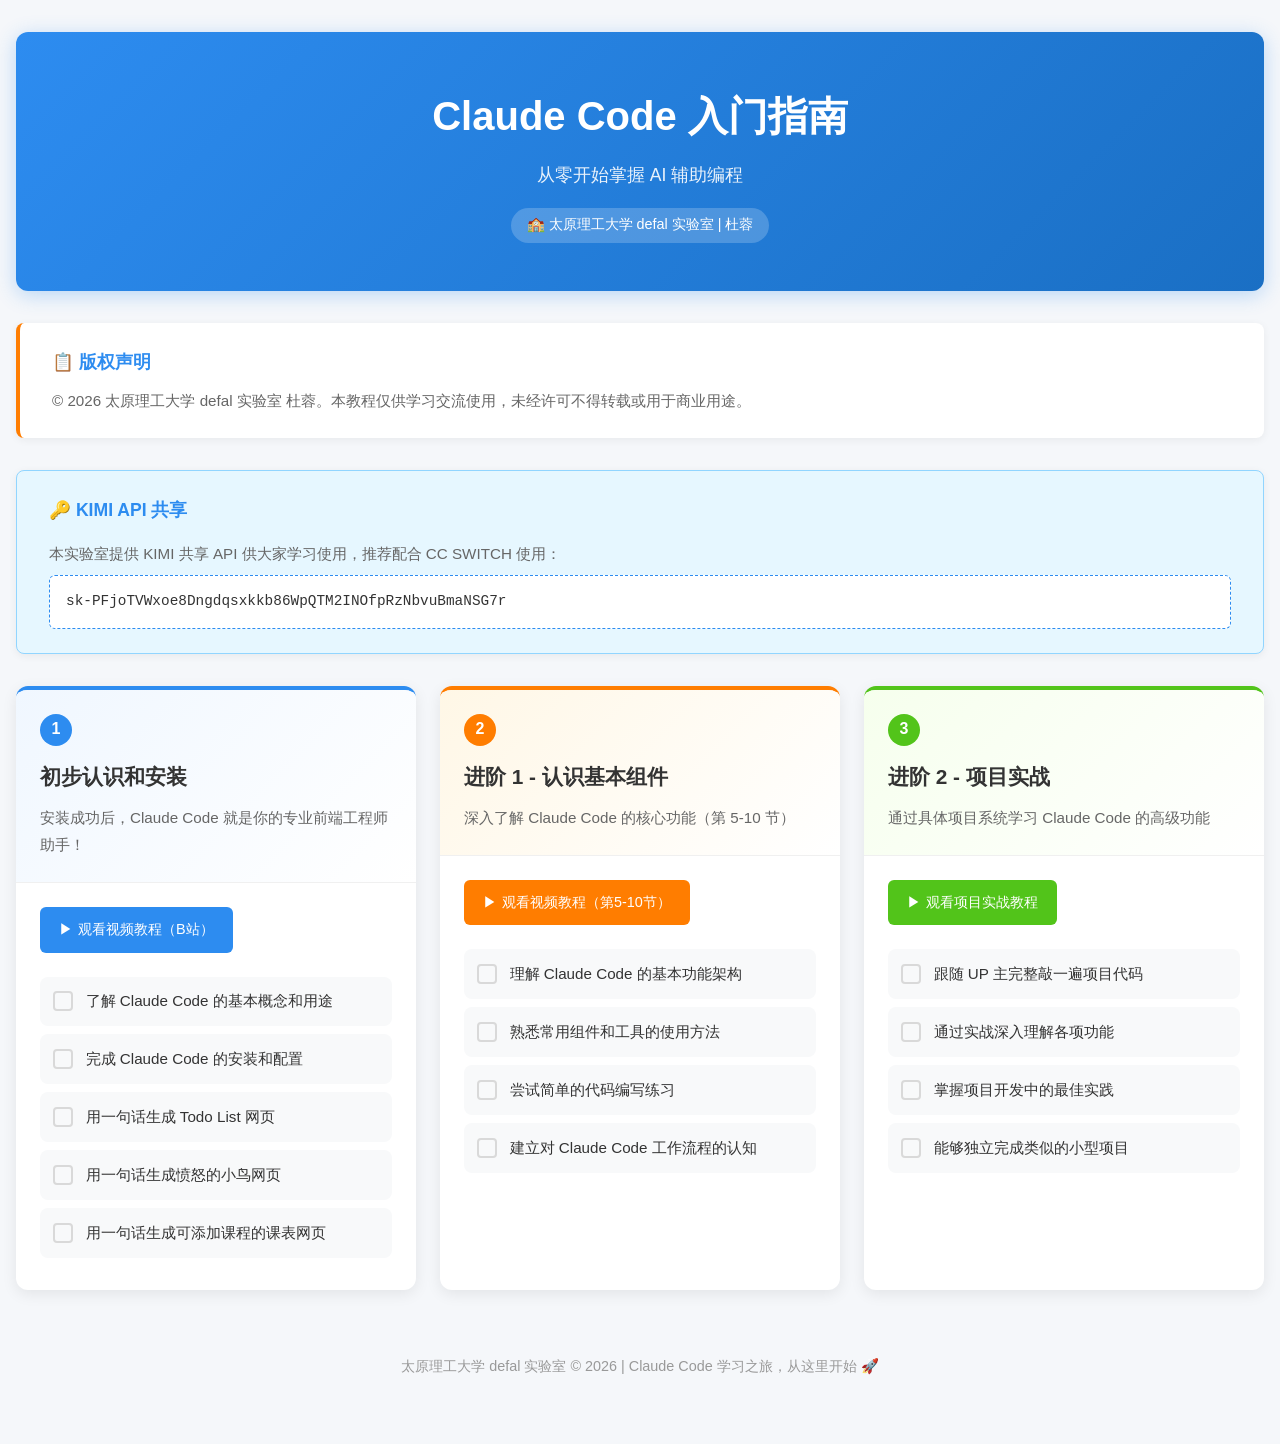
==== content/claude-code-guide.html @ cb4365b4 "Add protected content entry" ====
<!DOCTYPE html>
<html lang="zh-CN">
<head>
    <meta charset="UTF-8">
    <meta name="viewport" content="width=device-width, initial-scale=1.0">
    <title>Claude Code 入门指南 - defal 实验室</title>
    <style>
        * {
            margin: 0;
            padding: 0;
            box-sizing: border-box;
        }

        body {
            font-family: 'Microsoft YaHei', 'PingFang SC', 'Helvetica Neue', Arial, sans-serif;
            background: #F5F7FA;
            color: #333333;
            line-height: 1.8;
        }

        .container {
            max-width: 1400px;
            margin: 0 auto;
            padding: 2rem 1rem;
        }

        /* 头部区域 */
        .header {
            text-align: center;
            padding: 3rem 2rem;
            background: linear-gradient(135deg, #2D8CF0 0%, #1a6fc4 100%);
            color: white;
            border-radius: 12px;
            margin-bottom: 2rem;
            box-shadow: 0 4px 20px rgba(45, 140, 240, 0.3);
        }

        .header h1 {
            font-size: 2.5rem;
            margin-bottom: 0.5rem;
            font-weight: 600;
        }

        .header .subtitle {
            font-size: 1.1rem;
            opacity: 0.9;
        }

        .header .lab-badge {
            display: inline-block;
            background: rgba(255, 255, 255, 0.2);
            padding: 0.3rem 1rem;
            border-radius: 20px;
            font-size: 0.9rem;
            margin-top: 1rem;
        }

        /* 版权声明 */
        .copyright {
            background: #FFFFFF;
            padding: 1.5rem 2rem;
            border-radius: 8px;
            margin-bottom: 2rem;
            box-shadow: 0 2px 8px rgba(0, 0, 0, 0.06);
            border-left: 4px solid #FF7D00;
        }

        .copyright h3 {
            color: #2D8CF0;
            margin-bottom: 0.5rem;
            font-size: 1.1rem;
        }

        .copyright p {
            color: #666666;
            font-size: 0.95rem;
        }

        /* API 共享信息 */
        .api-share {
            background: #E6F7FF;
            border: 1px solid #91D5FF;
            padding: 1.5rem 2rem;
            border-radius: 8px;
            margin-bottom: 2rem;
            box-shadow: 0 2px 8px rgba(0, 0, 0, 0.06);
        }

        .api-share h3 {
            color: #2D8CF0;
            margin-bottom: 0.8rem;
            font-size: 1.1rem;
        }

        .api-share p {
            color: #666666;
            font-size: 0.95rem;
            margin-bottom: 0.5rem;
        }

        .api-key {
            background: #FFFFFF;
            padding: 0.8rem 1rem;
            border-radius: 6px;
            font-family: 'Consolas', 'Monaco', 'Courier New', monospace;
            font-size: 0.9rem;
            color: #333333;
            border: 1px dashed #2D8CF0;
            word-break: break-all;
            margin-top: 0.5rem;
        }

        /* 卡片网格布局 */
        .cards-grid {
            display: grid;
            grid-template-columns: repeat(auto-fit, minmax(400px, 1fr));
            gap: 1.5rem;
            margin-bottom: 2rem;
        }

        .stage-card {
            background: #FFFFFF;
            border-radius: 12px;
            box-shadow: 0 4px 15px rgba(0, 0, 0, 0.08);
            overflow: hidden;
            transition: transform 0.3s ease, box-shadow 0.3s ease;
            border-top: 4px solid #2D8CF0;
        }

        .stage-card:hover {
            transform: translateY(-5px);
            box-shadow: 0 8px 25px rgba(0, 0, 0, 0.12);
        }

        .stage-card.stage-2 {
            border-top-color: #FF7D00;
        }

        .stage-card.stage-3 {
            border-top-color: #52C41A;
        }

        .card-header {
            padding: 1.5rem;
            background: linear-gradient(135deg, #F0F7FF 0%, #FFFFFF 100%);
            border-bottom: 1px solid #F0F0F0;
        }

        .stage-card.stage-2 .card-header {
            background: linear-gradient(135deg, #FFF7E6 0%, #FFFFFF 100%);
        }

        .stage-card.stage-3 .card-header {
            background: linear-gradient(135deg, #F6FFED 0%, #FFFFFF 100%);
        }

        .stage-number {
            display: inline-flex;
            align-items: center;
            justify-content: center;
            background: #2D8CF0;
            color: white;
            width: 32px;
            height: 32px;
            border-radius: 50%;
            font-weight: bold;
            margin-bottom: 0.8rem;
        }

        .stage-card.stage-2 .stage-number {
            background: #FF7D00;
        }

        .stage-card.stage-3 .stage-number {
            background: #52C41A;
        }

        .stage-title {
            font-size: 1.3rem;
            color: #333333;
            margin-bottom: 0.5rem;
            font-weight: 600;
        }

        .stage-desc {
            color: #666666;
            font-size: 0.95rem;
        }

        .card-body {
            padding: 1.5rem;
        }

        .video-link {
            display: inline-flex;
            align-items: center;
            background: #2D8CF0;
            color: white;
            padding: 0.6rem 1.2rem;
            border-radius: 6px;
            text-decoration: none;
            font-size: 0.9rem;
            margin-bottom: 1.5rem;
            transition: background 0.3s ease;
        }

        .video-link:hover {
            background: #1a6fc4;
        }

        .video-link::before {
            content: '▶ ';
            margin-right: 0.3rem;
        }

        .stage-card.stage-2 .video-link {
            background: #FF7D00;
        }

        .stage-card.stage-2 .video-link:hover {
            background: #d9a900;
        }

        .stage-card.stage-3 .video-link {
            background: #52C41A;
        }

        .stage-card.stage-3 .video-link:hover {
            background: #389e0d;
        }

        /* Todo List 样式 */
        .todo-list {
            list-style: none;
            padding: 0;
        }

        .todo-item {
            display: flex;
            align-items: flex-start;
            padding: 0.8rem;
            margin-bottom: 0.5rem;
            background: #F8F9FA;
            border-radius: 8px;
            transition: background 0.2s ease;
            cursor: pointer;
        }

        .todo-item:hover {
            background: #F0F0F0;
        }

        .todo-checkbox {
            width: 20px;
            height: 20px;
            border: 2px solid #D9D9D9;
            border-radius: 4px;
            margin-right: 0.8rem;
            flex-shrink: 0;
            display: flex;
            align-items: center;
            justify-content: center;
            transition: all 0.2s ease;
            margin-top: 2px;
        }

        .todo-item:hover .todo-checkbox {
            border-color: #2D8CF0;
        }

        .stage-card.stage-2 .todo-item:hover .todo-checkbox {
            border-color: #FF7D00;
        }

        .stage-card.stage-3 .todo-item:hover .todo-checkbox {
            border-color: #52C41A;
        }

        .todo-item.completed .todo-checkbox {
            background: #2D8CF0;
            border-color: #2D8CF0;
        }

        .stage-card.stage-2 .todo-item.completed .todo-checkbox {
            background: #FF7D00;
            border-color: #FF7D00;
        }

        .stage-card.stage-3 .todo-item.completed .todo-checkbox {
            background: #52C41A;
            border-color: #52C41A;
        }

        .todo-item.completed .todo-checkbox::after {
            content: '✓';
            color: white;
            font-size: 12px;
            font-weight: bold;
        }

        .todo-text {
            color: #333333;
            font-size: 0.95rem;
            line-height: 1.6;
        }

        .todo-item.completed .todo-text {
            color: #999999;
            text-decoration: line-through;
        }

        /* 页脚 */
        .footer {
            text-align: center;
            padding: 2rem;
            color: #999999;
            font-size: 0.9rem;
            margin-top: 2rem;
        }

        /* 响应式 */
        @media (max-width: 900px) {
            .cards-grid {
                grid-template-columns: 1fr;
            }
        }

        @media (max-width: 768px) {
            .header h1 {
                font-size: 1.8rem;
            }

            .cards-grid {
                grid-template-columns: 1fr;
            }
        }
    </style>
</head>
<body>
    <div class="container">
        <!-- 头部 -->
        <header class="header">
            <h1>Claude Code 入门指南</h1>
            <p class="subtitle">从零开始掌握 AI 辅助编程</p>
            <div class="lab-badge">🏫 太原理工大学 defal 实验室 | 杜蓉</div>
        </header>

        <!-- 版权声明 -->
        <div class="copyright">
            <h3>📋 版权声明</h3>
            <p>© 2026 太原理工大学 defal 实验室 杜蓉。本教程仅供学习交流使用，未经许可不得转载或用于商业用途。</p>
        </div>

        <!-- API 共享信息 -->
        <div class="api-share">
            <h3>🔑 KIMI API 共享</h3>
            <p>本实验室提供 KIMI 共享 API 供大家学习使用，推荐配合 CC SWITCH 使用：</p>
            <div class="api-key">sk-PFjoTVWxoe8Dngdqsxkkb86WpQTM2INOfpRzNbvuBmaNSG7r</div>
        </div>

        <!-- 横向卡片网格 -->
        <div class="cards-grid">
            <!-- 第一阶段 -->
            <div class="stage-card">
                <div class="card-header">
                    <div class="stage-number">1</div>
                    <h2 class="stage-title">初步认识和安装</h2>
                    <p class="stage-desc">安装成功后，Claude Code 就是你的专业前端工程师助手！</p>
                </div>
                <div class="card-body">
                    <a href="https://www.bilibili.com/video/BV1KJ61BBEB1/?spm_id_from=333.1391.0.0&vd_source=56d6f98fed45cb76370fac3ccc96bd7d"
                       target="_blank" class="video-link">观看视频教程（B站）</a>

                    <ul class="todo-list">
                        <li class="todo-item" onclick="this.classList.toggle('completed')">
                            <div class="todo-checkbox"></div>
                            <span class="todo-text">了解 Claude Code 的基本概念和用途</span>
                        </li>
                        <li class="todo-item" onclick="this.classList.toggle('completed')">
                            <div class="todo-checkbox"></div>
                            <span class="todo-text">完成 Claude Code 的安装和配置</span>
                        </li>
                        <li class="todo-item" onclick="this.classList.toggle('completed')">
                            <div class="todo-checkbox"></div>
                            <span class="todo-text">用一句话生成 Todo List 网页</span>
                        </li>
                        <li class="todo-item" onclick="this.classList.toggle('completed')">
                            <div class="todo-checkbox"></div>
                            <span class="todo-text">用一句话生成愤怒的小鸟网页</span>
                        </li>
                        <li class="todo-item" onclick="this.classList.toggle('completed')">
                            <div class="todo-checkbox"></div>
                            <span class="todo-text">用一句话生成可添加课程的课表网页</span>
                        </li>
                    </ul>
                </div>
            </div>

            <!-- 第二阶段 -->
            <div class="stage-card stage-2">
                <div class="card-header">
                    <div class="stage-number">2</div>
                    <h2 class="stage-title">进阶 1 - 认识基本组件</h2>
                    <p class="stage-desc">深入了解 Claude Code 的核心功能（第 5-10 节）</p>
                </div>
                <div class="card-body">
                    <a href="https://www.bilibili.com/video/BV1ntQBBgE4N?spm_id_from=333.788.videopod.episodes&vd_source=56d6f98fed45cb76370fac3ccc96bd7d&p=6"
                       target="_blank" class="video-link">观看视频教程（第5-10节）</a>

                    <ul class="todo-list">
                        <li class="todo-item" onclick="this.classList.toggle('completed')">
                            <div class="todo-checkbox"></div>
                            <span class="todo-text">理解 Claude Code 的基本功能架构</span>
                        </li>
                        <li class="todo-item" onclick="this.classList.toggle('completed')">
                            <div class="todo-checkbox"></div>
                            <span class="todo-text">熟悉常用组件和工具的使用方法</span>
                        </li>
                        <li class="todo-item" onclick="this.classList.toggle('completed')">
                            <div class="todo-checkbox"></div>
                            <span class="todo-text">尝试简单的代码编写练习</span>
                        </li>
                        <li class="todo-item" onclick="this.classList.toggle('completed')">
                            <div class="todo-checkbox"></div>
                            <span class="todo-text">建立对 Claude Code 工作流程的认知</span>
                        </li>
                    </ul>
                </div>
            </div>

            <!-- 第三阶段 -->
            <div class="stage-card stage-3">
                <div class="card-header">
                    <div class="stage-number">3</div>
                    <h2 class="stage-title">进阶 2 - 项目实战</h2>
                    <p class="stage-desc">通过具体项目系统学习 Claude Code 的高级功能</p>
                </div>
                <div class="card-body">
                    <a href="https://www.bilibili.com/video/BV14rzQB9EJj/?spm_id_from=333.1391.0.0&vd_source=56d6f98fed45cb76370fac3ccc96bd7d"
                       target="_blank" class="video-link">观看项目实战教程</a>

                    <ul class="todo-list">
                        <li class="todo-item" onclick="this.classList.toggle('completed')">
                            <div class="todo-checkbox"></div>
                            <span class="todo-text">跟随 UP 主完整敲一遍项目代码</span>
                        </li>
                        <li class="todo-item" onclick="this.classList.toggle('completed')">
                            <div class="todo-checkbox"></div>
                            <span class="todo-text">通过实战深入理解各项功能</span>
                        </li>
                        <li class="todo-item" onclick="this.classList.toggle('completed')">
                            <div class="todo-checkbox"></div>
                            <span class="todo-text">掌握项目开发中的最佳实践</span>
                        </li>
                        <li class="todo-item" onclick="this.classList.toggle('completed')">
                            <div class="todo-checkbox"></div>
                            <span class="todo-text">能够独立完成类似的小型项目</span>
                        </li>
                    </ul>
                </div>
            </div>
        </div>

        <!-- 页脚 -->
        <footer class="footer">
            <p>太原理工大学 defal 实验室 © 2026 | Claude Code 学习之旅，从这里开始 🚀</p>
        </footer>
    </div>
</body>
</html>
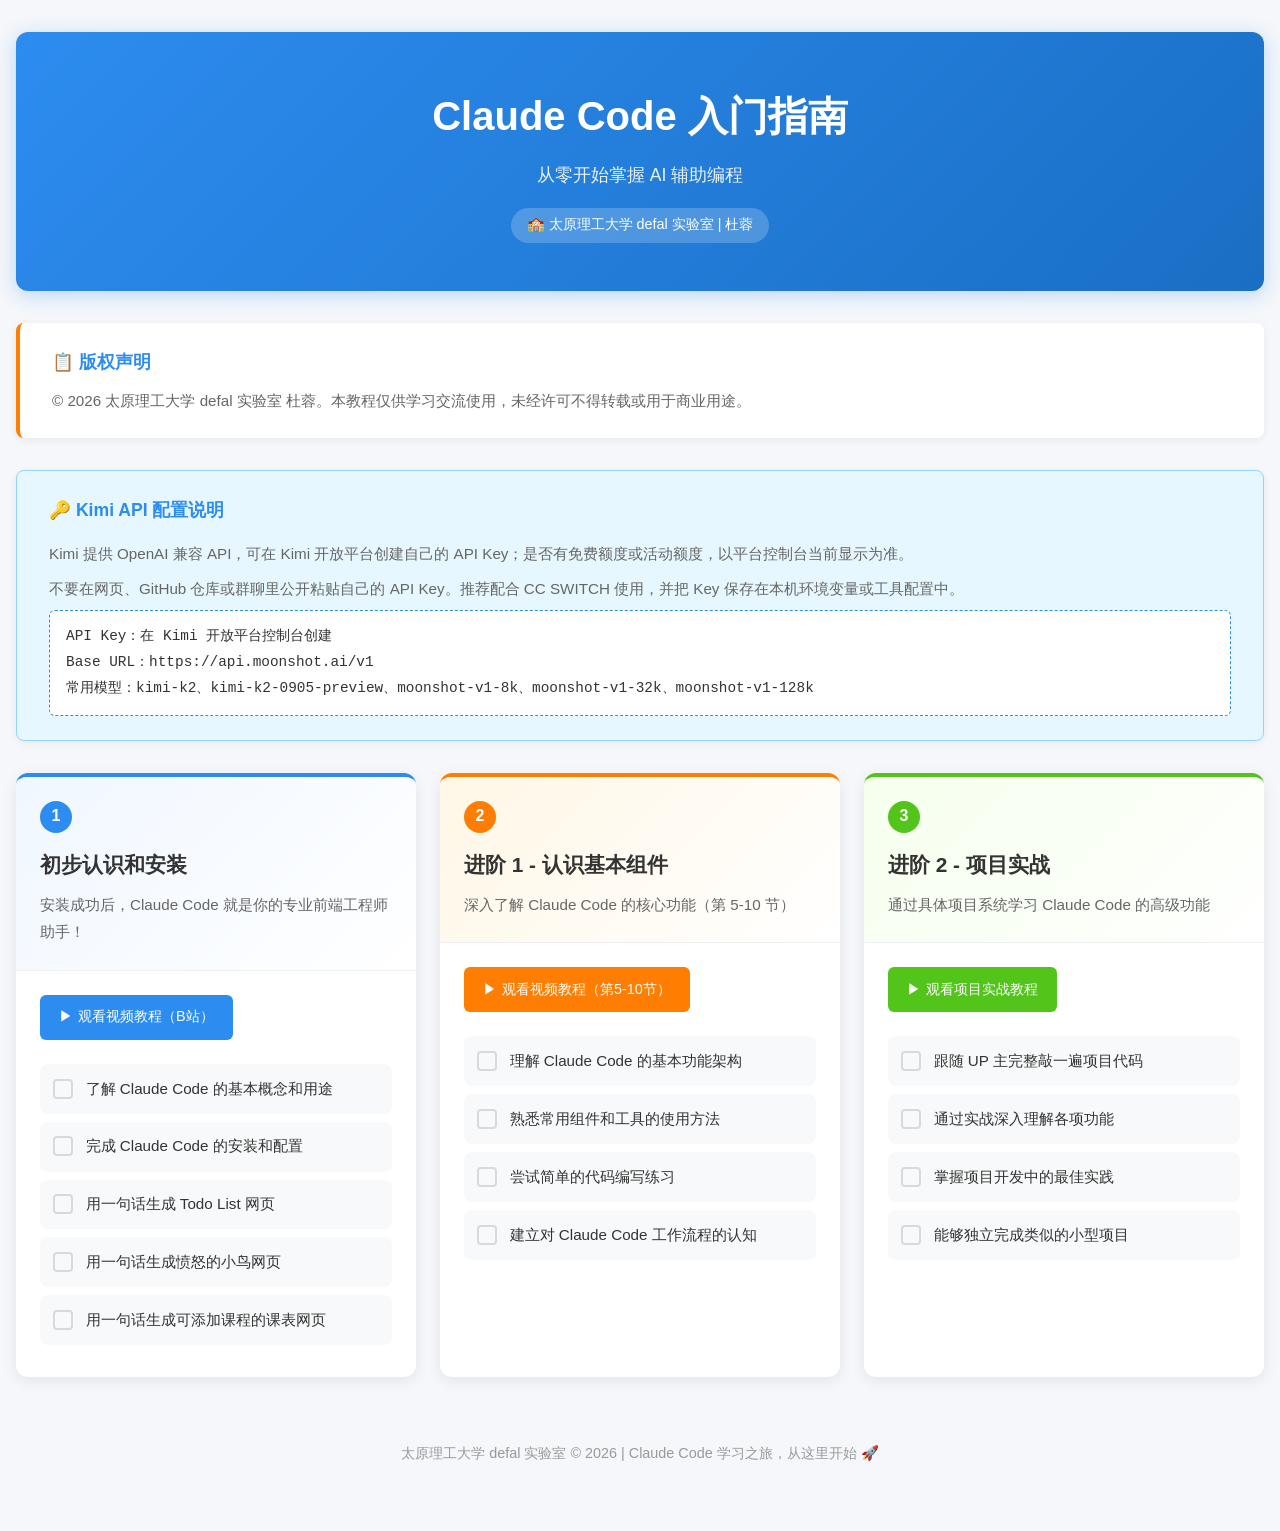
==== commit d8500cc0: "Update Kimi API guidance" ====
--- a/content/claude-code-guide.html
+++ b/content/claude-code-guide.html
@@ -351,11 +351,16 @@
             <p>© 2026 太原理工大学 defal 实验室 杜蓉。本教程仅供学习交流使用，未经许可不得转载或用于商业用途。</p>
         </div>
 
-        <!-- API 共享信息 -->
+        <!-- API 配置信息 -->
         <div class="api-share">
-            <h3>🔑 KIMI API 共享</h3>
-            <p>本实验室提供 KIMI 共享 API 供大家学习使用，推荐配合 CC SWITCH 使用：</p>
-            <div class="api-key">sk-PFjoTVWxoe8Dngdqsxkkb86WpQTM2INOfpRzNbvuBmaNSG7r</div>
+            <h3>🔑 Kimi API 配置说明</h3>
+            <p>Kimi 提供 OpenAI 兼容 API，可在 Kimi 开放平台创建自己的 API Key；是否有免费额度或活动额度，以平台控制台当前显示为准。</p>
+            <p>不要在网页、GitHub 仓库或群聊里公开粘贴自己的 API Key。推荐配合 CC SWITCH 使用，并把 Key 保存在本机环境变量或工具配置中。</p>
+            <div class="api-key">
+                API Key：在 Kimi 开放平台控制台创建<br>
+                Base URL：https://api.moonshot.ai/v1<br>
+                常用模型：kimi-k2、kimi-k2-0905-preview、moonshot-v1-8k、moonshot-v1-32k、moonshot-v1-128k
+            </div>
         </div>
 
         <!-- 横向卡片网格 -->
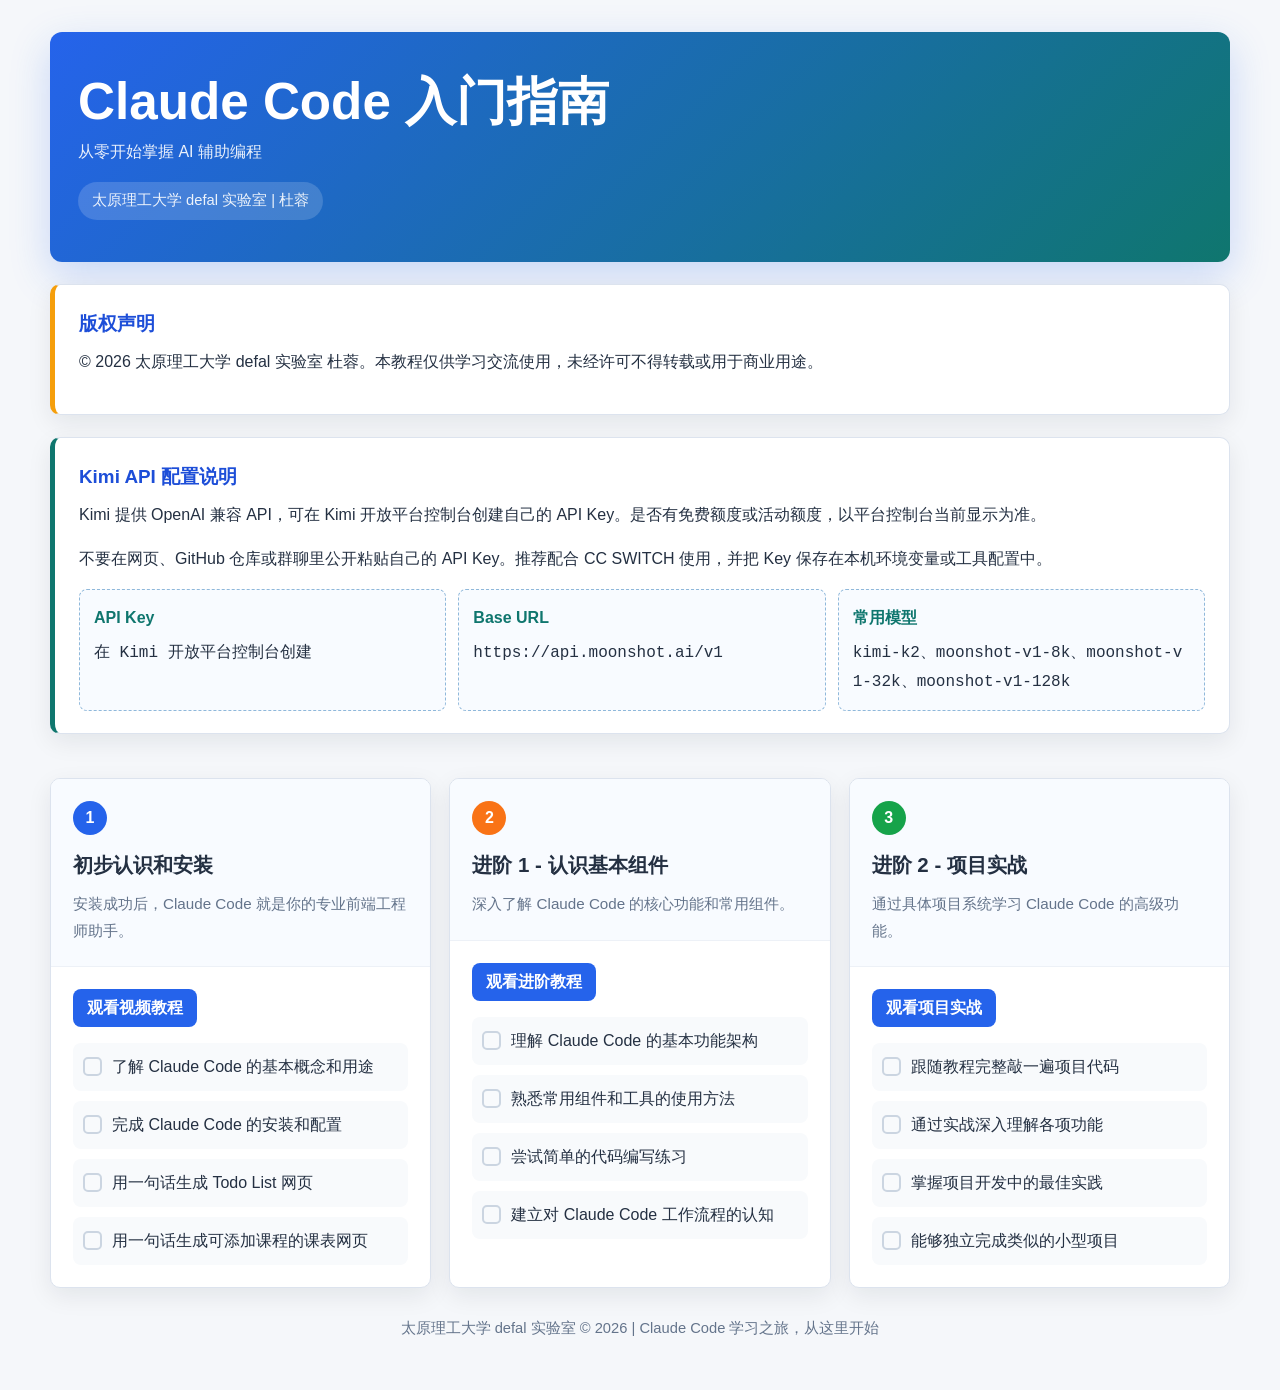
==== commit 576cd197: "Refresh Claude Code guide page" ====
--- a/content/claude-code-guide.html
+++ b/content/claude-code-guide.html
@@ -1,475 +1,331 @@
-<!DOCTYPE html>
+<!doctype html>
 <html lang="zh-CN">
-<head>
-    <meta charset="UTF-8">
-    <meta name="viewport" content="width=device-width, initial-scale=1.0">
+  <head>
+    <meta charset="utf-8" />
+    <meta name="viewport" content="width=device-width, initial-scale=1" />
     <title>Claude Code 入门指南 - defal 实验室</title>
     <style>
-        * {
-            margin: 0;
-            padding: 0;
-            box-sizing: border-box;
+      * {
+        box-sizing: border-box;
+      }
+
+      body {
+        margin: 0;
+        background: #f5f7fa;
+        color: #243042;
+        font-family: "Microsoft YaHei", "PingFang SC", "Segoe UI", Arial, sans-serif;
+        line-height: 1.75;
+      }
+
+      .container {
+        width: min(1180px, calc(100% - 32px));
+        margin: 0 auto;
+        padding: 32px 0 48px;
+      }
+
+      .header {
+        padding: 42px 28px;
+        border-radius: 12px;
+        background: linear-gradient(135deg, #2563eb 0%, #0f766e 100%);
+        color: #fff;
+        box-shadow: 0 14px 40px rgba(37, 99, 235, 0.22);
+      }
+
+      .header h1 {
+        margin: 0 0 8px;
+        font-size: clamp(2rem, 5vw, 3.2rem);
+        line-height: 1.1;
+      }
+
+      .subtitle,
+      .lab-badge {
+        margin: 0;
+        color: rgba(255, 255, 255, 0.9);
+      }
+
+      .lab-badge {
+        display: inline-block;
+        margin-top: 16px;
+        padding: 6px 14px;
+        border-radius: 999px;
+        background: rgba(255, 255, 255, 0.16);
+        font-size: 0.92rem;
+      }
+
+      .notice,
+      .api-share,
+      .stage-card {
+        margin-top: 22px;
+        border: 1px solid #dce3ee;
+        border-radius: 10px;
+        background: #fff;
+        box-shadow: 0 8px 24px rgba(15, 23, 42, 0.08);
+      }
+
+      .notice,
+      .api-share {
+        padding: 22px 24px;
+      }
+
+      .notice {
+        border-left: 5px solid #f59e0b;
+      }
+
+      h2,
+      h3,
+      p {
+        margin-top: 0;
+      }
+
+      .notice h2,
+      .api-share h2 {
+        margin-bottom: 8px;
+        color: #1d4ed8;
+        font-size: 1.18rem;
+      }
+
+      .api-share {
+        border-left: 5px solid #0f766e;
+      }
+
+      .api-grid {
+        display: grid;
+        grid-template-columns: repeat(3, minmax(0, 1fr));
+        gap: 12px;
+        margin-top: 16px;
+      }
+
+      .api-item {
+        padding: 14px;
+        border: 1px dashed #8fb8da;
+        border-radius: 8px;
+        background: #f8fbff;
+      }
+
+      .api-item strong {
+        display: block;
+        margin-bottom: 6px;
+        color: #0f766e;
+      }
+
+      code {
+        font-family: Consolas, Monaco, "Courier New", monospace;
+        word-break: break-all;
+      }
+
+      .cards-grid {
+        display: grid;
+        grid-template-columns: repeat(3, minmax(0, 1fr));
+        gap: 18px;
+        margin-top: 22px;
+      }
+
+      .stage-card {
+        overflow: hidden;
+      }
+
+      .card-header {
+        padding: 22px;
+        border-bottom: 1px solid #edf1f7;
+        background: #f8fbff;
+      }
+
+      .stage-number {
+        display: grid;
+        place-items: center;
+        width: 34px;
+        height: 34px;
+        margin-bottom: 12px;
+        border-radius: 50%;
+        background: #2563eb;
+        color: #fff;
+        font-weight: 800;
+      }
+
+      .stage-card:nth-child(2) .stage-number {
+        background: #f97316;
+      }
+
+      .stage-card:nth-child(3) .stage-number {
+        background: #16a34a;
+      }
+
+      .stage-title {
+        margin-bottom: 8px;
+        font-size: 1.28rem;
+      }
+
+      .stage-desc {
+        margin-bottom: 0;
+        color: #64748b;
+        font-size: 0.95rem;
+      }
+
+      .card-body {
+        padding: 22px;
+      }
+
+      .video-link {
+        display: inline-flex;
+        align-items: center;
+        min-height: 38px;
+        margin-bottom: 16px;
+        padding: 0 14px;
+        border-radius: 8px;
+        background: #2563eb;
+        color: #fff;
+        font-weight: 700;
+        text-decoration: none;
+      }
+
+      .todo-list {
+        display: grid;
+        gap: 10px;
+        margin: 0;
+        padding: 0;
+        list-style: none;
+      }
+
+      .todo-item {
+        display: flex;
+        gap: 10px;
+        align-items: flex-start;
+        padding: 10px;
+        border-radius: 8px;
+        background: #f8fafc;
+        cursor: pointer;
+      }
+
+      .todo-checkbox {
+        width: 19px;
+        height: 19px;
+        margin-top: 4px;
+        border: 2px solid #cbd5e1;
+        border-radius: 5px;
+        flex: 0 0 auto;
+      }
+
+      .todo-item.completed .todo-checkbox {
+        display: grid;
+        place-items: center;
+        border-color: #0f766e;
+        background: #0f766e;
+      }
+
+      .todo-item.completed .todo-checkbox::after {
+        content: "✓";
+        color: #fff;
+        font-size: 12px;
+        font-weight: 800;
+      }
+
+      .todo-item.completed .todo-text {
+        color: #94a3b8;
+        text-decoration: line-through;
+      }
+
+      .footer {
+        margin-top: 28px;
+        color: #64748b;
+        text-align: center;
+        font-size: 0.92rem;
+      }
+
+      @media (max-width: 900px) {
+        .api-grid,
+        .cards-grid {
+          grid-template-columns: 1fr;
         }
-
-        body {
-            font-family: 'Microsoft YaHei', 'PingFang SC', 'Helvetica Neue', Arial, sans-serif;
-            background: #F5F7FA;
-            color: #333333;
-            line-height: 1.8;
-        }
-
-        .container {
-            max-width: 1400px;
-            margin: 0 auto;
-            padding: 2rem 1rem;
-        }
-
-        /* 头部区域 */
-        .header {
-            text-align: center;
-            padding: 3rem 2rem;
-            background: linear-gradient(135deg, #2D8CF0 0%, #1a6fc4 100%);
-            color: white;
-            border-radius: 12px;
-            margin-bottom: 2rem;
-            box-shadow: 0 4px 20px rgba(45, 140, 240, 0.3);
-        }
-
-        .header h1 {
-            font-size: 2.5rem;
-            margin-bottom: 0.5rem;
-            font-weight: 600;
-        }
-
-        .header .subtitle {
-            font-size: 1.1rem;
-            opacity: 0.9;
-        }
-
-        .header .lab-badge {
-            display: inline-block;
-            background: rgba(255, 255, 255, 0.2);
-            padding: 0.3rem 1rem;
-            border-radius: 20px;
-            font-size: 0.9rem;
-            margin-top: 1rem;
-        }
-
-        /* 版权声明 */
-        .copyright {
-            background: #FFFFFF;
-            padding: 1.5rem 2rem;
-            border-radius: 8px;
-            margin-bottom: 2rem;
-            box-shadow: 0 2px 8px rgba(0, 0, 0, 0.06);
-            border-left: 4px solid #FF7D00;
-        }
-
-        .copyright h3 {
-            color: #2D8CF0;
-            margin-bottom: 0.5rem;
-            font-size: 1.1rem;
-        }
-
-        .copyright p {
-            color: #666666;
-            font-size: 0.95rem;
-        }
-
-        /* API 共享信息 */
-        .api-share {
-            background: #E6F7FF;
-            border: 1px solid #91D5FF;
-            padding: 1.5rem 2rem;
-            border-radius: 8px;
-            margin-bottom: 2rem;
-            box-shadow: 0 2px 8px rgba(0, 0, 0, 0.06);
-        }
-
-        .api-share h3 {
-            color: #2D8CF0;
-            margin-bottom: 0.8rem;
-            font-size: 1.1rem;
-        }
-
-        .api-share p {
-            color: #666666;
-            font-size: 0.95rem;
-            margin-bottom: 0.5rem;
-        }
-
-        .api-key {
-            background: #FFFFFF;
-            padding: 0.8rem 1rem;
-            border-radius: 6px;
-            font-family: 'Consolas', 'Monaco', 'Courier New', monospace;
-            font-size: 0.9rem;
-            color: #333333;
-            border: 1px dashed #2D8CF0;
-            word-break: break-all;
-            margin-top: 0.5rem;
-        }
-
-        /* 卡片网格布局 */
-        .cards-grid {
-            display: grid;
-            grid-template-columns: repeat(auto-fit, minmax(400px, 1fr));
-            gap: 1.5rem;
-            margin-bottom: 2rem;
-        }
-
-        .stage-card {
-            background: #FFFFFF;
-            border-radius: 12px;
-            box-shadow: 0 4px 15px rgba(0, 0, 0, 0.08);
-            overflow: hidden;
-            transition: transform 0.3s ease, box-shadow 0.3s ease;
-            border-top: 4px solid #2D8CF0;
-        }
-
-        .stage-card:hover {
-            transform: translateY(-5px);
-            box-shadow: 0 8px 25px rgba(0, 0, 0, 0.12);
-        }
-
-        .stage-card.stage-2 {
-            border-top-color: #FF7D00;
-        }
-
-        .stage-card.stage-3 {
-            border-top-color: #52C41A;
-        }
-
-        .card-header {
-            padding: 1.5rem;
-            background: linear-gradient(135deg, #F0F7FF 0%, #FFFFFF 100%);
-            border-bottom: 1px solid #F0F0F0;
-        }
-
-        .stage-card.stage-2 .card-header {
-            background: linear-gradient(135deg, #FFF7E6 0%, #FFFFFF 100%);
-        }
-
-        .stage-card.stage-3 .card-header {
-            background: linear-gradient(135deg, #F6FFED 0%, #FFFFFF 100%);
-        }
-
-        .stage-number {
-            display: inline-flex;
-            align-items: center;
-            justify-content: center;
-            background: #2D8CF0;
-            color: white;
-            width: 32px;
-            height: 32px;
-            border-radius: 50%;
-            font-weight: bold;
-            margin-bottom: 0.8rem;
-        }
-
-        .stage-card.stage-2 .stage-number {
-            background: #FF7D00;
-        }
-
-        .stage-card.stage-3 .stage-number {
-            background: #52C41A;
-        }
-
-        .stage-title {
-            font-size: 1.3rem;
-            color: #333333;
-            margin-bottom: 0.5rem;
-            font-weight: 600;
-        }
-
-        .stage-desc {
-            color: #666666;
-            font-size: 0.95rem;
-        }
-
-        .card-body {
-            padding: 1.5rem;
-        }
-
-        .video-link {
-            display: inline-flex;
-            align-items: center;
-            background: #2D8CF0;
-            color: white;
-            padding: 0.6rem 1.2rem;
-            border-radius: 6px;
-            text-decoration: none;
-            font-size: 0.9rem;
-            margin-bottom: 1.5rem;
-            transition: background 0.3s ease;
-        }
-
-        .video-link:hover {
-            background: #1a6fc4;
-        }
-
-        .video-link::before {
-            content: '▶ ';
-            margin-right: 0.3rem;
-        }
-
-        .stage-card.stage-2 .video-link {
-            background: #FF7D00;
-        }
-
-        .stage-card.stage-2 .video-link:hover {
-            background: #d9a900;
-        }
-
-        .stage-card.stage-3 .video-link {
-            background: #52C41A;
-        }
-
-        .stage-card.stage-3 .video-link:hover {
-            background: #389e0d;
-        }
-
-        /* Todo List 样式 */
-        .todo-list {
-            list-style: none;
-            padding: 0;
-        }
-
-        .todo-item {
-            display: flex;
-            align-items: flex-start;
-            padding: 0.8rem;
-            margin-bottom: 0.5rem;
-            background: #F8F9FA;
-            border-radius: 8px;
-            transition: background 0.2s ease;
-            cursor: pointer;
-        }
-
-        .todo-item:hover {
-            background: #F0F0F0;
-        }
-
-        .todo-checkbox {
-            width: 20px;
-            height: 20px;
-            border: 2px solid #D9D9D9;
-            border-radius: 4px;
-            margin-right: 0.8rem;
-            flex-shrink: 0;
-            display: flex;
-            align-items: center;
-            justify-content: center;
-            transition: all 0.2s ease;
-            margin-top: 2px;
-        }
-
-        .todo-item:hover .todo-checkbox {
-            border-color: #2D8CF0;
-        }
-
-        .stage-card.stage-2 .todo-item:hover .todo-checkbox {
-            border-color: #FF7D00;
-        }
-
-        .stage-card.stage-3 .todo-item:hover .todo-checkbox {
-            border-color: #52C41A;
-        }
-
-        .todo-item.completed .todo-checkbox {
-            background: #2D8CF0;
-            border-color: #2D8CF0;
-        }
-
-        .stage-card.stage-2 .todo-item.completed .todo-checkbox {
-            background: #FF7D00;
-            border-color: #FF7D00;
-        }
-
-        .stage-card.stage-3 .todo-item.completed .todo-checkbox {
-            background: #52C41A;
-            border-color: #52C41A;
-        }
-
-        .todo-item.completed .todo-checkbox::after {
-            content: '✓';
-            color: white;
-            font-size: 12px;
-            font-weight: bold;
-        }
-
-        .todo-text {
-            color: #333333;
-            font-size: 0.95rem;
-            line-height: 1.6;
-        }
-
-        .todo-item.completed .todo-text {
-            color: #999999;
-            text-decoration: line-through;
-        }
-
-        /* 页脚 */
-        .footer {
-            text-align: center;
-            padding: 2rem;
-            color: #999999;
-            font-size: 0.9rem;
-            margin-top: 2rem;
-        }
-
-        /* 响应式 */
-        @media (max-width: 900px) {
-            .cards-grid {
-                grid-template-columns: 1fr;
-            }
-        }
-
-        @media (max-width: 768px) {
-            .header h1 {
-                font-size: 1.8rem;
-            }
-
-            .cards-grid {
-                grid-template-columns: 1fr;
-            }
-        }
+      }
     </style>
-</head>
-<body>
-    <div class="container">
-        <!-- 头部 -->
-        <header class="header">
-            <h1>Claude Code 入门指南</h1>
-            <p class="subtitle">从零开始掌握 AI 辅助编程</p>
-            <div class="lab-badge">🏫 太原理工大学 defal 实验室 | 杜蓉</div>
-        </header>
-
-        <!-- 版权声明 -->
-        <div class="copyright">
-            <h3>📋 版权声明</h3>
-            <p>© 2026 太原理工大学 defal 实验室 杜蓉。本教程仅供学习交流使用，未经许可不得转载或用于商业用途。</p>
+  </head>
+  <body>
+    <main class="container">
+      <header class="header">
+        <h1>Claude Code 入门指南</h1>
+        <p class="subtitle">从零开始掌握 AI 辅助编程</p>
+        <div class="lab-badge">太原理工大学 defal 实验室 | 杜蓉</div>
+      </header>
+
+      <section class="notice">
+        <h2>版权声明</h2>
+        <p>© 2026 太原理工大学 defal 实验室 杜蓉。本教程仅供学习交流使用，未经许可不得转载或用于商业用途。</p>
+      </section>
+
+      <section class="api-share">
+        <h2>Kimi API 配置说明</h2>
+        <p>Kimi 提供 OpenAI 兼容 API，可在 Kimi 开放平台控制台创建自己的 API Key。是否有免费额度或活动额度，以平台控制台当前显示为准。</p>
+        <p>不要在网页、GitHub 仓库或群聊里公开粘贴自己的 API Key。推荐配合 CC SWITCH 使用，并把 Key 保存在本机环境变量或工具配置中。</p>
+        <div class="api-grid">
+          <div class="api-item">
+            <strong>API Key</strong>
+            <code>在 Kimi 开放平台控制台创建</code>
+          </div>
+          <div class="api-item">
+            <strong>Base URL</strong>
+            <code>https://api.moonshot.ai/v1</code>
+          </div>
+          <div class="api-item">
+            <strong>常用模型</strong>
+            <code>kimi-k2、moonshot-v1-8k、moonshot-v1-32k、moonshot-v1-128k</code>
+          </div>
         </div>
-
-        <!-- API 配置信息 -->
-        <div class="api-share">
-            <h3>🔑 Kimi API 配置说明</h3>
-            <p>Kimi 提供 OpenAI 兼容 API，可在 Kimi 开放平台创建自己的 API Key；是否有免费额度或活动额度，以平台控制台当前显示为准。</p>
-            <p>不要在网页、GitHub 仓库或群聊里公开粘贴自己的 API Key。推荐配合 CC SWITCH 使用，并把 Key 保存在本机环境变量或工具配置中。</p>
-            <div class="api-key">
-                API Key：在 Kimi 开放平台控制台创建<br>
-                Base URL：https://api.moonshot.ai/v1<br>
-                常用模型：kimi-k2、kimi-k2-0905-preview、moonshot-v1-8k、moonshot-v1-32k、moonshot-v1-128k
-            </div>
-        </div>
-
-        <!-- 横向卡片网格 -->
-        <div class="cards-grid">
-            <!-- 第一阶段 -->
-            <div class="stage-card">
-                <div class="card-header">
-                    <div class="stage-number">1</div>
-                    <h2 class="stage-title">初步认识和安装</h2>
-                    <p class="stage-desc">安装成功后，Claude Code 就是你的专业前端工程师助手！</p>
-                </div>
-                <div class="card-body">
-                    <a href="https://www.bilibili.com/video/BV1KJ61BBEB1/?spm_id_from=333.1391.0.0&vd_source=56d6f98fed45cb76370fac3ccc96bd7d"
-                       target="_blank" class="video-link">观看视频教程（B站）</a>
-
-                    <ul class="todo-list">
-                        <li class="todo-item" onclick="this.classList.toggle('completed')">
-                            <div class="todo-checkbox"></div>
-                            <span class="todo-text">了解 Claude Code 的基本概念和用途</span>
-                        </li>
-                        <li class="todo-item" onclick="this.classList.toggle('completed')">
-                            <div class="todo-checkbox"></div>
-                            <span class="todo-text">完成 Claude Code 的安装和配置</span>
-                        </li>
-                        <li class="todo-item" onclick="this.classList.toggle('completed')">
-                            <div class="todo-checkbox"></div>
-                            <span class="todo-text">用一句话生成 Todo List 网页</span>
-                        </li>
-                        <li class="todo-item" onclick="this.classList.toggle('completed')">
-                            <div class="todo-checkbox"></div>
-                            <span class="todo-text">用一句话生成愤怒的小鸟网页</span>
-                        </li>
-                        <li class="todo-item" onclick="this.classList.toggle('completed')">
-                            <div class="todo-checkbox"></div>
-                            <span class="todo-text">用一句话生成可添加课程的课表网页</span>
-                        </li>
-                    </ul>
-                </div>
-            </div>
-
-            <!-- 第二阶段 -->
-            <div class="stage-card stage-2">
-                <div class="card-header">
-                    <div class="stage-number">2</div>
-                    <h2 class="stage-title">进阶 1 - 认识基本组件</h2>
-                    <p class="stage-desc">深入了解 Claude Code 的核心功能（第 5-10 节）</p>
-                </div>
-                <div class="card-body">
-                    <a href="https://www.bilibili.com/video/BV1ntQBBgE4N?spm_id_from=333.788.videopod.episodes&vd_source=56d6f98fed45cb76370fac3ccc96bd7d&p=6"
-                       target="_blank" class="video-link">观看视频教程（第5-10节）</a>
-
-                    <ul class="todo-list">
-                        <li class="todo-item" onclick="this.classList.toggle('completed')">
-                            <div class="todo-checkbox"></div>
-                            <span class="todo-text">理解 Claude Code 的基本功能架构</span>
-                        </li>
-                        <li class="todo-item" onclick="this.classList.toggle('completed')">
-                            <div class="todo-checkbox"></div>
-                            <span class="todo-text">熟悉常用组件和工具的使用方法</span>
-                        </li>
-                        <li class="todo-item" onclick="this.classList.toggle('completed')">
-                            <div class="todo-checkbox"></div>
-                            <span class="todo-text">尝试简单的代码编写练习</span>
-                        </li>
-                        <li class="todo-item" onclick="this.classList.toggle('completed')">
-                            <div class="todo-checkbox"></div>
-                            <span class="todo-text">建立对 Claude Code 工作流程的认知</span>
-                        </li>
-                    </ul>
-                </div>
-            </div>
-
-            <!-- 第三阶段 -->
-            <div class="stage-card stage-3">
-                <div class="card-header">
-                    <div class="stage-number">3</div>
-                    <h2 class="stage-title">进阶 2 - 项目实战</h2>
-                    <p class="stage-desc">通过具体项目系统学习 Claude Code 的高级功能</p>
-                </div>
-                <div class="card-body">
-                    <a href="https://www.bilibili.com/video/BV14rzQB9EJj/?spm_id_from=333.1391.0.0&vd_source=56d6f98fed45cb76370fac3ccc96bd7d"
-                       target="_blank" class="video-link">观看项目实战教程</a>
-
-                    <ul class="todo-list">
-                        <li class="todo-item" onclick="this.classList.toggle('completed')">
-                            <div class="todo-checkbox"></div>
-                            <span class="todo-text">跟随 UP 主完整敲一遍项目代码</span>
-                        </li>
-                        <li class="todo-item" onclick="this.classList.toggle('completed')">
-                            <div class="todo-checkbox"></div>
-                            <span class="todo-text">通过实战深入理解各项功能</span>
-                        </li>
-                        <li class="todo-item" onclick="this.classList.toggle('completed')">
-                            <div class="todo-checkbox"></div>
-                            <span class="todo-text">掌握项目开发中的最佳实践</span>
-                        </li>
-                        <li class="todo-item" onclick="this.classList.toggle('completed')">
-                            <div class="todo-checkbox"></div>
-                            <span class="todo-text">能够独立完成类似的小型项目</span>
-                        </li>
-                    </ul>
-                </div>
-            </div>
-        </div>
-
-        <!-- 页脚 -->
-        <footer class="footer">
-            <p>太原理工大学 defal 实验室 © 2026 | Claude Code 学习之旅，从这里开始 🚀</p>
-        </footer>
-    </div>
-</body>
+      </section>
+
+      <section class="cards-grid" aria-label="学习阶段">
+        <article class="stage-card">
+          <div class="card-header">
+            <div class="stage-number">1</div>
+            <h2 class="stage-title">初步认识和安装</h2>
+            <p class="stage-desc">安装成功后，Claude Code 就是你的专业前端工程师助手。</p>
+          </div>
+          <div class="card-body">
+            <a class="video-link" href="https://www.bilibili.com/video/BV1KJ61BBEB1/?spm_id_from=333.1391.0.0&vd_source=56d6f98fed45cb76370fac3ccc96bd7d" target="_blank" rel="noreferrer">观看视频教程</a>
+            <ul class="todo-list">
+              <li class="todo-item" onclick="this.classList.toggle('completed')"><div class="todo-checkbox"></div><span class="todo-text">了解 Claude Code 的基本概念和用途</span></li>
+              <li class="todo-item" onclick="this.classList.toggle('completed')"><div class="todo-checkbox"></div><span class="todo-text">完成 Claude Code 的安装和配置</span></li>
+              <li class="todo-item" onclick="this.classList.toggle('completed')"><div class="todo-checkbox"></div><span class="todo-text">用一句话生成 Todo List 网页</span></li>
+              <li class="todo-item" onclick="this.classList.toggle('completed')"><div class="todo-checkbox"></div><span class="todo-text">用一句话生成可添加课程的课表网页</span></li>
+            </ul>
+          </div>
+        </article>
+
+        <article class="stage-card">
+          <div class="card-header">
+            <div class="stage-number">2</div>
+            <h2 class="stage-title">进阶 1 - 认识基本组件</h2>
+            <p class="stage-desc">深入了解 Claude Code 的核心功能和常用组件。</p>
+          </div>
+          <div class="card-body">
+            <a class="video-link" href="https://www.bilibili.com/video/BV1ntQBBgE4N?spm_id_from=333.788.videopod.episodes&vd_source=56d6f98fed45cb76370fac3ccc96bd7d&p=6" target="_blank" rel="noreferrer">观看进阶教程</a>
+            <ul class="todo-list">
+              <li class="todo-item" onclick="this.classList.toggle('completed')"><div class="todo-checkbox"></div><span class="todo-text">理解 Claude Code 的基本功能架构</span></li>
+              <li class="todo-item" onclick="this.classList.toggle('completed')"><div class="todo-checkbox"></div><span class="todo-text">熟悉常用组件和工具的使用方法</span></li>
+              <li class="todo-item" onclick="this.classList.toggle('completed')"><div class="todo-checkbox"></div><span class="todo-text">尝试简单的代码编写练习</span></li>
+              <li class="todo-item" onclick="this.classList.toggle('completed')"><div class="todo-checkbox"></div><span class="todo-text">建立对 Claude Code 工作流程的认知</span></li>
+            </ul>
+          </div>
+        </article>
+
+        <article class="stage-card">
+          <div class="card-header">
+            <div class="stage-number">3</div>
+            <h2 class="stage-title">进阶 2 - 项目实战</h2>
+            <p class="stage-desc">通过具体项目系统学习 Claude Code 的高级功能。</p>
+          </div>
+          <div class="card-body">
+            <a class="video-link" href="https://www.bilibili.com/video/BV14rzQB9EJj/?spm_id_from=333.1391.0.0&vd_source=56d6f98fed45cb76370fac3ccc96bd7d" target="_blank" rel="noreferrer">观看项目实战</a>
+            <ul class="todo-list">
+              <li class="todo-item" onclick="this.classList.toggle('completed')"><div class="todo-checkbox"></div><span class="todo-text">跟随教程完整敲一遍项目代码</span></li>
+              <li class="todo-item" onclick="this.classList.toggle('completed')"><div class="todo-checkbox"></div><span class="todo-text">通过实战深入理解各项功能</span></li>
+              <li class="todo-item" onclick="this.classList.toggle('completed')"><div class="todo-checkbox"></div><span class="todo-text">掌握项目开发中的最佳实践</span></li>
+              <li class="todo-item" onclick="this.classList.toggle('completed')"><div class="todo-checkbox"></div><span class="todo-text">能够独立完成类似的小型项目</span></li>
+            </ul>
+          </div>
+        </article>
+      </section>
+
+      <footer class="footer">太原理工大学 defal 实验室 © 2026 | Claude Code 学习之旅，从这里开始</footer>
+    </main>
+  </body>
 </html>
